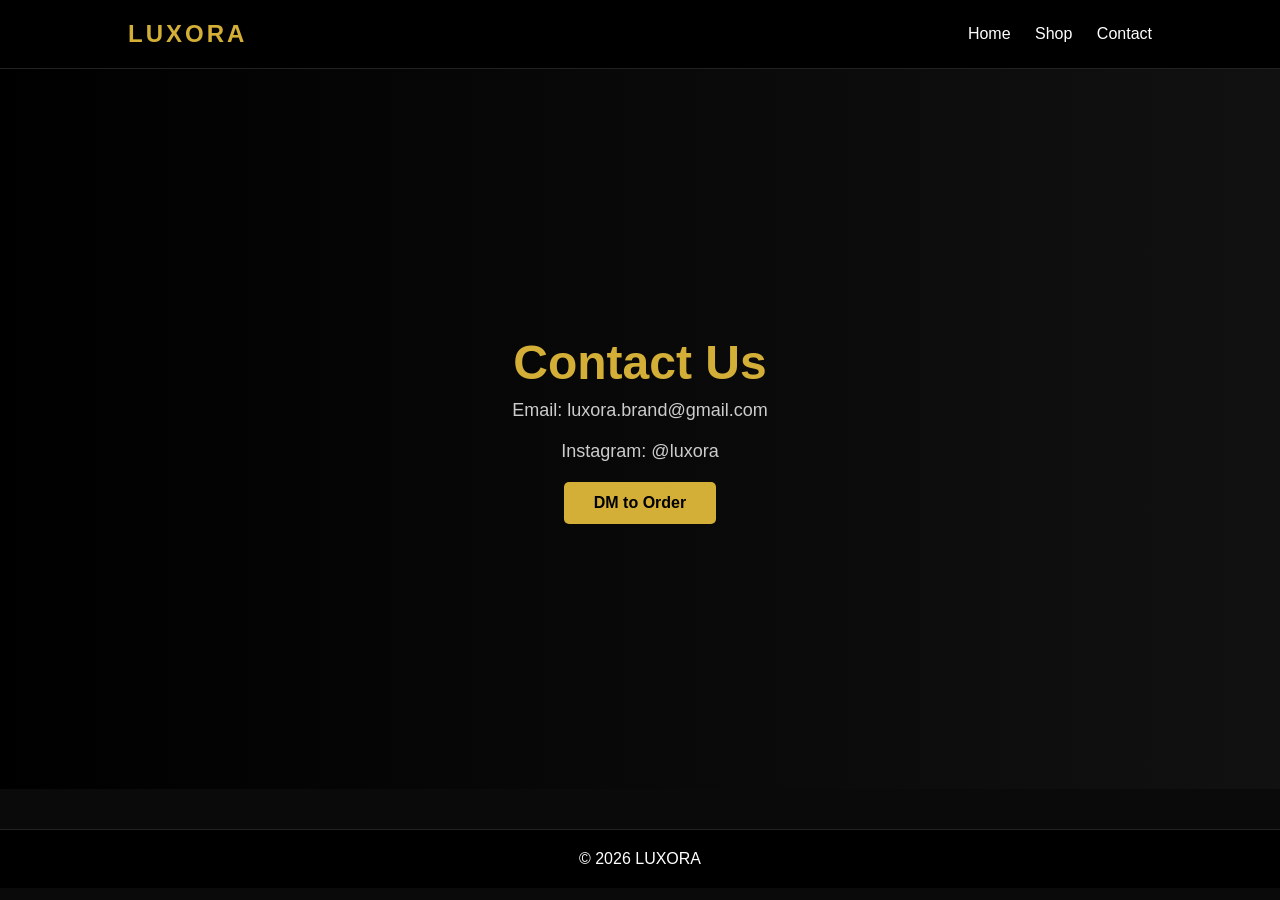
==== contact.html @ d831792c "Add contact.html with contact information" ====
<!DOCTYPE html>
<html>
<head>
<title>Contact | LUXORA</title>
<link rel="stylesheet" href="style.css">
</head>

<body>

<header>
<h1 class="logo">LUXORA</h1>

<nav>
<a href="index.html">Home</a>
<a href="shop.html">Shop</a>
<a href="contact.html">Contact</a>
</nav>
</header>

<section class="hero">

<h2>Contact Us</h2>

<p>Email: luxora.brand@gmail.com</p>
<p>Instagram: @luxora</p>

<a class="btn">DM to Order</a>

</section>

<footer>
<p>© 2026 LUXORA</p>
</footer>

</body>
</html>
---- style.css ----
*{
margin:0;
padding:0;
box-sizing:border-box;
font-family:Arial, sans-serif;
}

body{
background:#0a0a0a;
color:white;
}

/* Header */

header{
display:flex;
justify-content:space-between;
align-items:center;
padding:20px 10%;
background:#000;
border-bottom:1px solid #222;
}

.logo{
color:#d4af37;
font-size:24px;
letter-spacing:3px;
}

nav a{
color:white;
text-decoration:none;
margin-left:20px;
transition:0.3s;
}

nav a:hover{
color:#d4af37;
}

/* Hero Section */

.hero{
height:80vh;
display:flex;
flex-direction:column;
justify-content:center;
align-items:center;
text-align:center;
background:linear-gradient(to right,#000,#111);
}

.hero h2{
font-size:48px;
color:#d4af37;
margin-bottom:10px;
}

.hero p{
font-size:18px;
margin-bottom:20px;
color:#ccc;
}

.btn{
padding:12px 30px;
background:#d4af37;
color:black;
text-decoration:none;
font-weight:bold;
border-radius:5px;
transition:0.3s;
}

.btn:hover{
background:white;
}

/* Footer */

footer{
text-align:center;
padding:20px;
background:#000;
border-top:1px solid #222;
margin-top:40px;
}
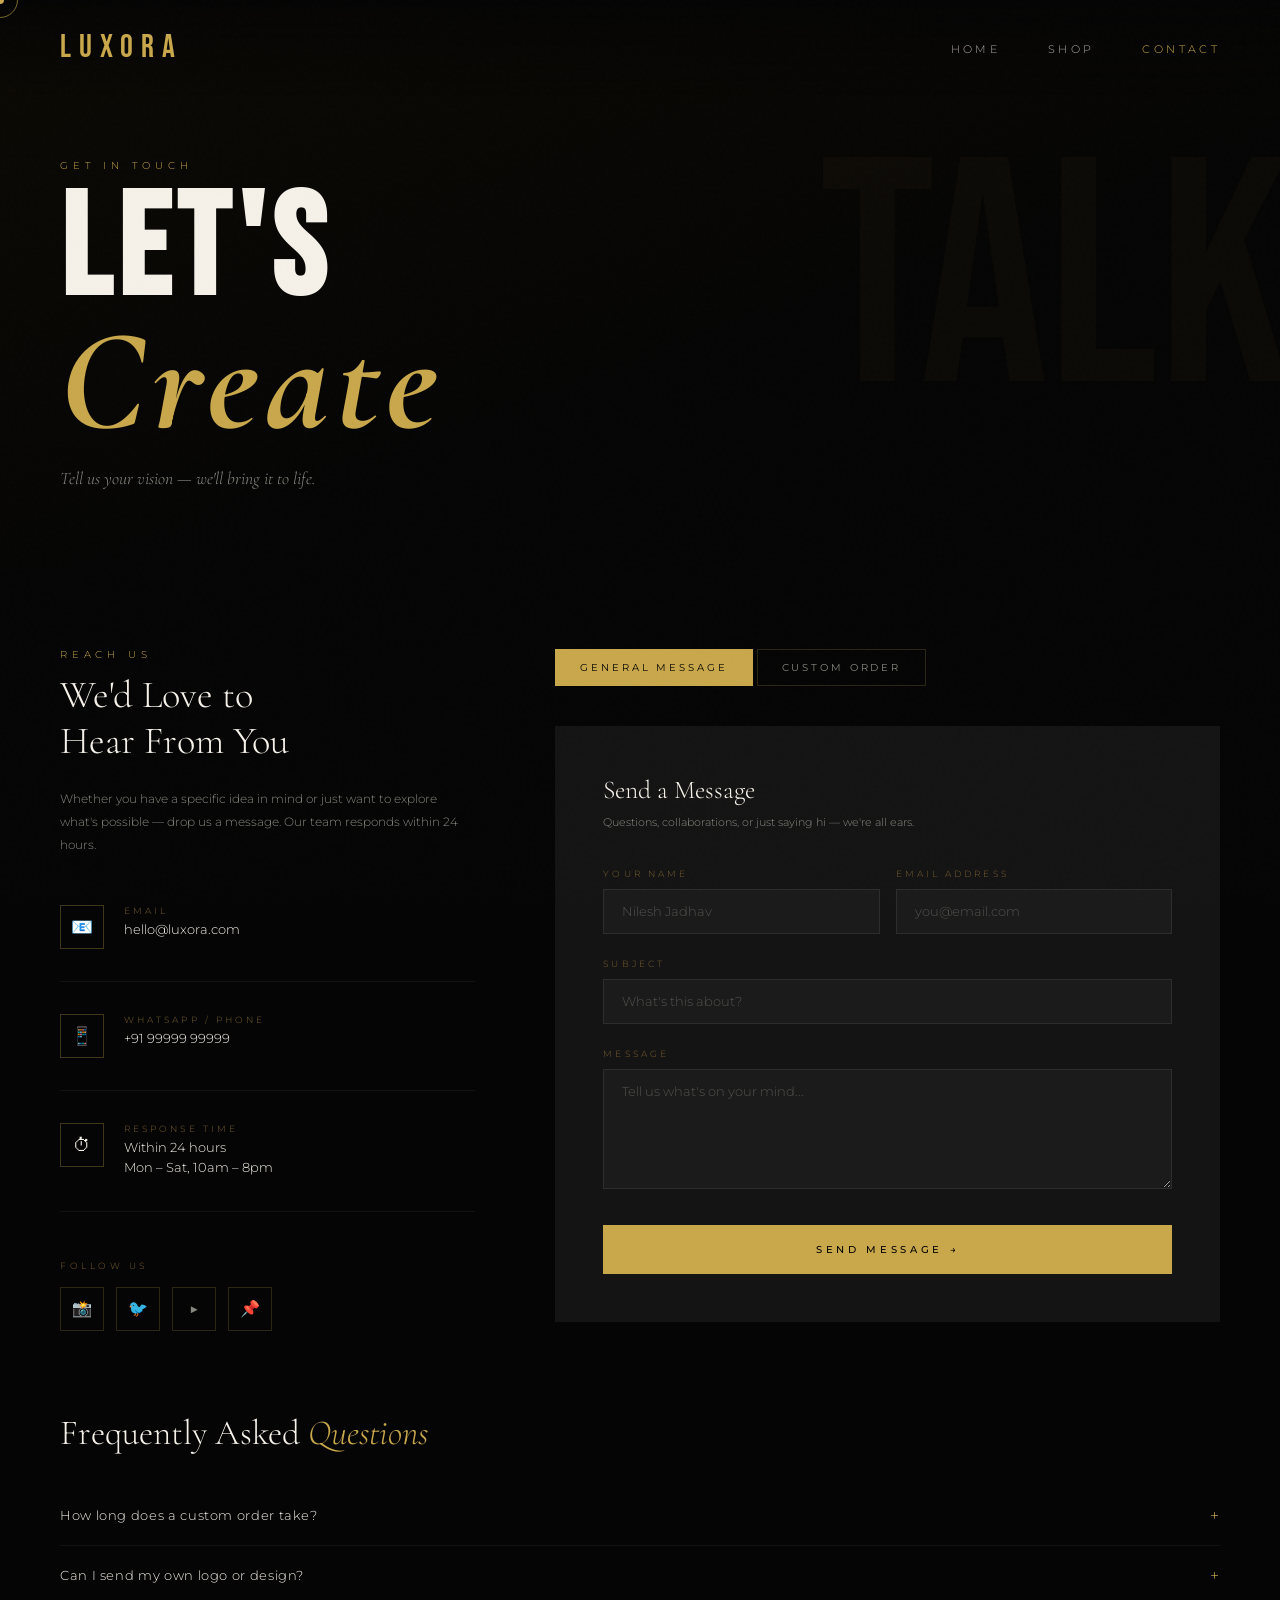
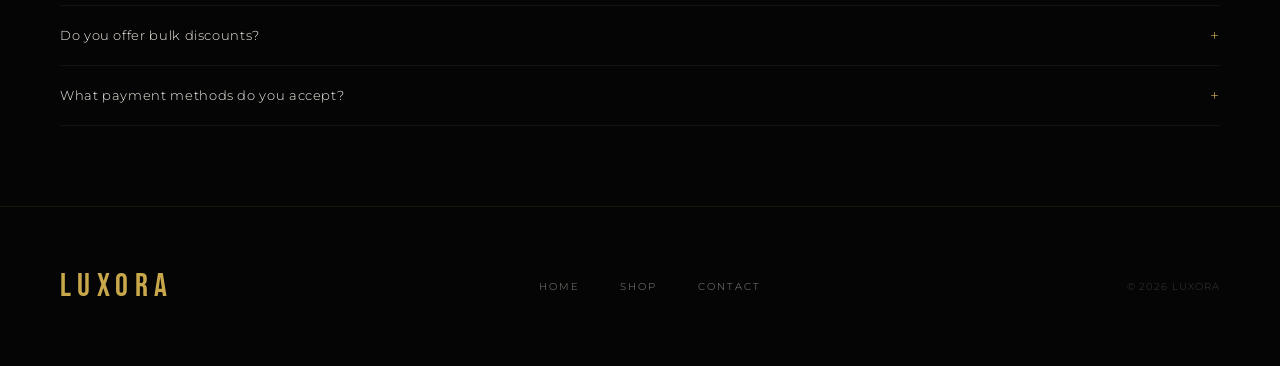
==== commit 2f3a60ed: "Contact.html" ====
--- a/contact.html
+++ b/contact.html
@@ -1,36 +1,391 @@
 <!DOCTYPE html>
-<html>
+<html lang="en">
 <head>
-<title>Contact | LUXORA</title>
-<link rel="stylesheet" href="style.css">
+  <meta charset="UTF-8"/>
+  <meta name="viewport" content="width=device-width, initial-scale=1.0"/>
+  <title>LUXORA | Contact</title>
+  <link href="https://fonts.googleapis.com/css2?family=Cormorant+Garamond:ital,wght@0,300;0,400;0,600;1,300;1,400&family=Bebas+Neue&family=Montserrat:wght@200;300;400;500&display=swap" rel="stylesheet"/>
+  <style>
+    :root {
+      --gold: #c9a84c;
+      --gold-light: #e8c97a;
+      --gold-dim: #7a6030;
+      --black: #050505;
+      --dark: #0d0d0d;
+      --dark2: #141414;
+      --white: #f5f0e8;
+      --gray: #888880;
+    }
+    *, *::before, *::after { margin:0; padding:0; box-sizing:border-box; }
+    html { scroll-behavior:smooth; }
+    body { background:var(--black); color:var(--white); font-family:'Montserrat',sans-serif; font-weight:300; overflow-x:hidden; cursor:none; }
+
+    .cursor { position:fixed; width:8px; height:8px; background:var(--gold); border-radius:50%; pointer-events:none; z-index:9999; transform:translate(-50%,-50%); }
+    .cursor-ring { position:fixed; width:36px; height:36px; border:1px solid var(--gold); border-radius:50%; pointer-events:none; z-index:9998; transform:translate(-50%,-50%); transition:all 0.15s ease; opacity:0.6; }
+    body::before { content:''; position:fixed; inset:0; background-image:url("data:image/svg+xml,%3Csvg viewBox='0 0 256 256' xmlns='http://www.w3.org/2000/svg'%3E%3Cfilter id='noise'%3E%3CfeTurbulence type='fractalNoise' baseFrequency='0.9' numOctaves='4' stitchTiles='stitch'/%3E%3C/filter%3E%3Crect width='100%25' height='100%25' filter='url(%23noise)' opacity='0.04'/%3E%3C/svg%3E"); pointer-events:none; z-index:1000; opacity:0.35; }
+
+    nav { position:fixed; top:0; left:0; right:0; z-index:500; display:flex; justify-content:space-between; align-items:center; padding:28px 60px; background:linear-gradient(to bottom,rgba(5,5,5,0.95),transparent); }
+    .nav-logo { font-family:'Bebas Neue',sans-serif; font-size:2rem; letter-spacing:0.25em; color:var(--gold); text-decoration:none; }
+    .nav-links { display:flex; gap:48px; list-style:none; }
+    .nav-links a { font-size:0.7rem; letter-spacing:0.3em; text-transform:uppercase; color:var(--white); text-decoration:none; opacity:0.7; transition:opacity 0.3s,color 0.3s; }
+    .nav-links a:hover, .nav-links a.active { opacity:1; color:var(--gold); }
+
+    @keyframes fadeUp { from{opacity:0;transform:translateY(30px)} to{opacity:1;transform:translateY(0)} }
+
+    /* PAGE HERO */
+    .page-hero { padding:160px 60px 80px; background:linear-gradient(160deg,#0d0a04 0%,var(--black) 60%); position:relative; overflow:hidden; }
+    .page-hero::before { content:'TALK'; position:absolute; right:-10px; top:50%; transform:translateY(-50%); font-family:'Bebas Neue',sans-serif; font-size:20rem; color:rgba(201,168,76,0.03); line-height:1; pointer-events:none; }
+    .page-hero-label { font-size:0.6rem; letter-spacing:0.5em; text-transform:uppercase; color:var(--gold); margin-bottom:16px; display:block; opacity:0; animation:fadeUp 0.8s ease forwards 0.2s; }
+    .page-hero-title { font-family:'Bebas Neue',sans-serif; font-size:clamp(4rem,12vw,9rem); letter-spacing:0.05em; line-height:0.9; opacity:0; animation:fadeUp 0.8s ease forwards 0.4s; }
+    .page-hero-title em { font-family:'Cormorant Garamond',serif; font-style:italic; color:var(--gold); }
+    .page-hero-sub { font-family:'Cormorant Garamond',serif; font-style:italic; color:var(--gray); font-size:1.1rem; margin-top:20px; opacity:0; animation:fadeUp 0.8s ease forwards 0.6s; }
+
+    /* MAIN GRID */
+    .contact-wrap { padding:80px 60px; display:grid; grid-template-columns:1fr 1.6fr; gap:80px; align-items:start; }
+
+    /* LEFT INFO */
+    .contact-info {}
+    .section-label { font-size:0.6rem; letter-spacing:0.5em; text-transform:uppercase; color:var(--gold); margin-bottom:12px; display:block; }
+    .info-title { font-family:'Cormorant Garamond',serif; font-size:clamp(1.8rem,3vw,2.8rem); font-weight:300; margin-bottom:24px; line-height:1.2; }
+    .info-text { font-size:0.75rem; color:var(--gray); line-height:1.9; margin-bottom:48px; }
+
+    .contact-item { display:flex; gap:20px; align-items:flex-start; margin-bottom:32px; padding-bottom:32px; border-bottom:1px solid rgba(255,255,255,0.05); }
+    .contact-item:last-of-type { border-bottom:none; }
+    .contact-icon { width:44px; height:44px; border:1px solid rgba(201,168,76,0.3); display:flex; align-items:center; justify-content:center; font-size:1.1rem; flex-shrink:0; }
+    .contact-item-label { font-size:0.55rem; letter-spacing:0.35em; text-transform:uppercase; color:var(--gold-dim); margin-bottom:4px; }
+    .contact-item-value { font-size:0.8rem; color:var(--white); line-height:1.6; }
+    .contact-item-value a { color:var(--white); text-decoration:none; transition:color 0.3s; }
+    .contact-item-value a:hover { color:var(--gold); }
+
+    /* SOCIAL */
+    .social-wrap { margin-top:48px; }
+    .social-label { font-size:0.55rem; letter-spacing:0.4em; text-transform:uppercase; color:var(--gold-dim); margin-bottom:16px; display:block; }
+    .social-links { display:flex; gap:12px; }
+    .social-btn { width:44px; height:44px; border:1px solid rgba(201,168,76,0.2); display:flex; align-items:center; justify-content:center; text-decoration:none; font-size:1rem; color:var(--gray); transition:all 0.3s; }
+    .social-btn:hover { border-color:var(--gold); color:var(--gold); background:rgba(201,168,76,0.05); }
+
+    /* RIGHT FORMS */
+    .forms-wrap {}
+
+    /* Tab switch */
+    .form-tabs { display:flex; gap:4px; margin-bottom:40px; }
+    .form-tab { font-family:'Montserrat',sans-serif; font-size:0.6rem; letter-spacing:0.3em; text-transform:uppercase; padding:12px 24px; border:1px solid rgba(201,168,76,0.2); background:transparent; color:var(--gray); cursor:pointer; transition:all 0.3s; }
+    .form-tab:hover { color:var(--white); border-color:var(--gold); }
+    .form-tab.active { background:var(--gold); color:var(--black); border-color:var(--gold); }
+
+    .form-panel { display:none; }
+    .form-panel.active { display:block; }
+
+    /* Form styles */
+    .luxury-form { background:var(--dark2); padding:48px; }
+    .form-title { font-family:'Cormorant Garamond',serif; font-size:1.6rem; font-weight:300; margin-bottom:8px; }
+    .form-subtitle { font-size:0.7rem; color:var(--gray); margin-bottom:36px; line-height:1.7; }
+
+    .form-group { margin-bottom:24px; }
+    .form-row { display:grid; grid-template-columns:1fr 1fr; gap:16px; }
+    .form-label { font-size:0.55rem; letter-spacing:0.35em; text-transform:uppercase; color:var(--gold-dim); display:block; margin-bottom:10px; }
+    .form-input, .form-select, .form-textarea {
+      width:100%; background:rgba(255,255,255,0.03); border:1px solid rgba(255,255,255,0.08);
+      color:var(--white); font-family:'Montserrat',sans-serif; font-size:0.8rem; font-weight:300;
+      padding:14px 18px; outline:none; transition:border-color 0.3s, background 0.3s;
+      -webkit-appearance:none;
+    }
+    .form-input:focus, .form-select:focus, .form-textarea:focus { border-color:var(--gold); background:rgba(201,168,76,0.03); }
+    .form-input::placeholder, .form-textarea::placeholder { color:rgba(136,136,128,0.5); }
+    .form-select { cursor:pointer; }
+    .form-select option { background:var(--dark2); color:var(--white); }
+    .form-textarea { resize:vertical; min-height:120px; }
+
+    .form-submit { width:100%; font-family:'Montserrat',sans-serif; font-size:0.65rem; font-weight:500; letter-spacing:0.35em; text-transform:uppercase; padding:18px; background:var(--gold); color:var(--black); border:none; cursor:pointer; transition:all 0.3s; margin-top:8px; position:relative; overflow:hidden; }
+    .form-submit::before { content:''; position:absolute; inset:0; background:var(--white); transform:translateX(-100%); transition:transform 0.4s; }
+    .form-submit:hover::before { transform:translateX(0); }
+    .form-submit span { position:relative; z-index:1; }
+
+    /* Success message */
+    .form-success { display:none; text-align:center; padding:60px 40px; }
+    .success-icon { font-size:3rem; margin-bottom:20px; }
+    .success-title { font-family:'Cormorant Garamond',serif; font-size:2rem; color:var(--gold); margin-bottom:12px; }
+    .success-text { font-size:0.75rem; color:var(--gray); line-height:1.8; }
+
+    /* FAQ strip */
+    .faq-strip { padding:0 60px 80px; }
+    .faq-title { font-family:'Cormorant Garamond',serif; font-size:clamp(1.5rem,3vw,2.2rem); font-weight:300; margin-bottom:32px; }
+    .faq-item { border-bottom:1px solid rgba(255,255,255,0.05); }
+    .faq-q { width:100%; background:none; border:none; color:var(--white); font-family:'Montserrat',sans-serif; font-size:0.8rem; font-weight:300; letter-spacing:0.05em; text-align:left; padding:20px 0; cursor:pointer; display:flex; justify-content:space-between; align-items:center; transition:color 0.3s; }
+    .faq-q:hover { color:var(--gold); }
+    .faq-arrow { font-size:1rem; color:var(--gold); transition:transform 0.3s; }
+    .faq-a { font-size:0.72rem; color:var(--gray); line-height:1.8; max-height:0; overflow:hidden; transition:max-height 0.4s ease, padding 0.3s; }
+    .faq-item.open .faq-a { max-height:200px; padding-bottom:20px; }
+    .faq-item.open .faq-arrow { transform:rotate(45deg); }
+
+    footer { background:var(--black); padding:60px; border-top:1px solid rgba(201,168,76,0.1); display:flex; justify-content:space-between; align-items:center; }
+    .footer-logo { font-family:'Bebas Neue',sans-serif; font-size:2rem; letter-spacing:0.2em; color:var(--gold); }
+    .footer-links-row { display:flex; gap:40px; }
+    .footer-links-row a { font-size:0.65rem; letter-spacing:0.2em; text-transform:uppercase; color:var(--gray); text-decoration:none; transition:color 0.3s; }
+    .footer-links-row a:hover { color:var(--gold); }
+    .footer-copy { font-size:0.6rem; color:rgba(136,136,128,0.4); letter-spacing:0.1em; }
+
+    .reveal { opacity:0; transform:translateY(30px); transition:opacity 0.7s ease, transform 0.7s ease; }
+    .reveal.visible { opacity:1; transform:translateY(0); }
+
+    @media(max-width:768px){
+      nav{padding:24px;}
+      .nav-links{gap:20px;}
+      .page-hero{padding:120px 24px 60px;}
+      .contact-wrap{grid-template-columns:1fr; gap:40px; padding:60px 24px;}
+      .faq-strip{padding:0 24px 60px;}
+      .luxury-form{padding:32px 24px;}
+      .form-row{grid-template-columns:1fr;}
+      footer{flex-direction:column; gap:20px; padding:40px 24px; text-align:center;}
+      .footer-links-row{flex-wrap:wrap; justify-content:center;}
+    }
+  </style>
 </head>
-
 <body>
 
-<header>
-<h1 class="logo">LUXORA</h1>
+<div class="cursor" id="cursor"></div>
+<div class="cursor-ring" id="cursorRing"></div>
 
 <nav>
-<a href="index.html">Home</a>
-<a href="shop.html">Shop</a>
-<a href="contact.html">Contact</a>
+  <a href="index.html" class="nav-logo">LUXORA</a>
+  <ul class="nav-links">
+    <li><a href="index.html">Home</a></li>
+    <li><a href="shop.html">Shop</a></li>
+    <li><a href="contact.html" class="active">Contact</a></li>
+  </ul>
 </nav>
-</header>
-
-<section class="hero">
-
-<h2>Contact Us</h2>
-
-<p>Email: luxora.brand@gmail.com</p>
-<p>Instagram: @luxora</p>
-
-<a class="btn">DM to Order</a>
-
-</section>
+
+<!-- PAGE HERO -->
+<div class="page-hero">
+  <span class="page-hero-label">Get In Touch</span>
+  <h1 class="page-hero-title">LET'S<br><em>Create</em></h1>
+  <p class="page-hero-sub">Tell us your vision — we'll bring it to life.</p>
+</div>
+
+<!-- MAIN CONTACT GRID -->
+<div class="contact-wrap">
+
+  <!-- LEFT -->
+  <div class="contact-info reveal">
+    <span class="section-label">Reach Us</span>
+    <h2 class="info-title">We'd Love to<br>Hear From You</h2>
+    <p class="info-text">Whether you have a specific idea in mind or just want to explore what's possible — drop us a message. Our team responds within 24 hours.</p>
+
+    <div class="contact-item">
+      <div class="contact-icon">📧</div>
+      <div>
+        <div class="contact-item-label">Email</div>
+        <div class="contact-item-value"><a href="mailto:hello@luxora.com">hello@luxora.com</a></div>
+      </div>
+    </div>
+
+    <div class="contact-item">
+      <div class="contact-icon">📱</div>
+      <div>
+        <div class="contact-item-label">WhatsApp / Phone</div>
+        <div class="contact-item-value"><a href="https://wa.me/919999999999">+91 99999 99999</a></div>
+      </div>
+    </div>
+
+    <div class="contact-item">
+      <div class="contact-icon">⏱</div>
+      <div>
+        <div class="contact-item-label">Response Time</div>
+        <div class="contact-item-value">Within 24 hours<br>Mon – Sat, 10am – 8pm</div>
+      </div>
+    </div>
+
+    <div class="social-wrap">
+      <span class="social-label">Follow Us</span>
+      <div class="social-links">
+        <a href="#" class="social-btn" title="Instagram">📸</a>
+        <a href="#" class="social-btn" title="Twitter/X">🐦</a>
+        <a href="#" class="social-btn" title="YouTube">▶️</a>
+        <a href="#" class="social-btn" title="Pinterest">📌</a>
+      </div>
+    </div>
+  </div>
+
+  <!-- RIGHT FORMS -->
+  <div class="forms-wrap reveal">
+    <div class="form-tabs">
+      <button class="form-tab active" onclick="switchTab('general',this)">General Message</button>
+      <button class="form-tab" onclick="switchTab('custom',this)">Custom Order</button>
+    </div>
+
+    <!-- GENERAL CONTACT FORM -->
+    <div class="form-panel active" id="tab-general">
+      <div class="luxury-form" id="general-form">
+        <h3 class="form-title">Send a Message</h3>
+        <p class="form-subtitle">Questions, collaborations, or just saying hi — we're all ears.</p>
+        <div class="form-row">
+          <div class="form-group">
+            <label class="form-label">Your Name</label>
+            <input type="text" class="form-input" placeholder="Nilesh Jadhav"/>
+          </div>
+          <div class="form-group">
+            <label class="form-label">Email Address</label>
+            <input type="email" class="form-input" placeholder="you@email.com"/>
+          </div>
+        </div>
+        <div class="form-group">
+          <label class="form-label">Subject</label>
+          <input type="text" class="form-input" placeholder="What's this about?"/>
+        </div>
+        <div class="form-group">
+          <label class="form-label">Message</label>
+          <textarea class="form-textarea" placeholder="Tell us what's on your mind..."></textarea>
+        </div>
+        <button class="form-submit" onclick="submitForm('general-form','general-success')"><span>Send Message →</span></button>
+      </div>
+      <div class="form-success" id="general-success">
+        <div class="success-icon">✉️</div>
+        <div class="success-title">Message Sent!</div>
+        <div class="success-text">Thank you for reaching out. We'll get back to you within 24 hours.</div>
+      </div>
+    </div>
+
+    <!-- CUSTOM ORDER FORM -->
+    <div class="form-panel" id="tab-custom">
+      <div class="luxury-form" id="custom-form">
+        <h3 class="form-title">Custom Order Request</h3>
+        <p class="form-subtitle">Tell us everything about your dream product and we'll make it real.</p>
+        <div class="form-row">
+          <div class="form-group">
+            <label class="form-label">Your Name</label>
+            <input type="text" class="form-input" placeholder="Full name"/>
+          </div>
+          <div class="form-group">
+            <label class="form-label">Phone / WhatsApp</label>
+            <input type="tel" class="form-input" placeholder="+91 XXXXX XXXXX"/>
+          </div>
+        </div>
+        <div class="form-group">
+          <label class="form-label">Email Address</label>
+          <input type="email" class="form-input" placeholder="you@email.com"/>
+        </div>
+        <div class="form-row">
+          <div class="form-group">
+            <label class="form-label">Product Type</label>
+            <select class="form-select form-input">
+              <option value="" disabled selected>Select product</option>
+              <option>Custom Bottle</option>
+              <option>Gold Finish Flask</option>
+              <option>Matte Black Bottle</option>
+              <option>Graphic Tee</option>
+              <option>Statement Jacket</option>
+              <option>Custom Cap</option>
+              <option>Other / Multiple</option>
+            </select>
+          </div>
+          <div class="form-group">
+            <label class="form-label">Quantity</label>
+            <select class="form-select form-input">
+              <option value="" disabled selected>How many?</option>
+              <option>1 – 5 pieces</option>
+              <option>6 – 20 pieces</option>
+              <option>21 – 50 pieces</option>
+              <option>50+ pieces (bulk)</option>
+            </select>
+          </div>
+        </div>
+        <div class="form-group">
+          <label class="form-label">Your Budget Range</label>
+          <select class="form-select form-input">
+            <option value="" disabled selected>Select budget</option>
+            <option>Under ₹1,000</option>
+            <option>₹1,000 – ₹5,000</option>
+            <option>₹5,000 – ₹20,000</option>
+            <option>₹20,000+</option>
+          </select>
+        </div>
+        <div class="form-group">
+          <label class="form-label">Describe Your Design / Vision</label>
+          <textarea class="form-textarea" style="min-height:140px;" placeholder="Describe colors, logo, text, style, occasion — anything helps!"></textarea>
+        </div>
+        <button class="form-submit" onclick="submitForm('custom-form','custom-success')"><span>Submit Custom Order →</span></button>
+      </div>
+      <div class="form-success" id="custom-success">
+        <div class="success-icon">🎨</div>
+        <div class="success-title">Order Received!</div>
+        <div class="success-text">Your custom order request is in! Our team will review your details and contact you within 24 hours with a quote.</div>
+      </div>
+    </div>
+  </div>
+</div>
+
+<!-- FAQ -->
+<div class="faq-strip reveal">
+  <h3 class="faq-title">Frequently Asked <em style="font-family:'Cormorant Garamond',serif;font-style:italic;color:var(--gold)">Questions</em></h3>
+
+  <div class="faq-item">
+    <button class="faq-q" onclick="toggleFaq(this)">
+      How long does a custom order take? <span class="faq-arrow">+</span>
+    </button>
+    <div class="faq-a">Most orders are completed within 5–10 business days depending on complexity and quantity. Bulk orders may take 2–3 weeks. We'll give you an exact timeline when you order.</div>
+  </div>
+  <div class="faq-item">
+    <button class="faq-q" onclick="toggleFaq(this)">
+      Can I send my own logo or design? <span class="faq-arrow">+</span>
+    </button>
+    <div class="faq-a">Absolutely! You can send your logo, artwork, or idea via WhatsApp or email after placing your order. We accept PNG, JPG, PDF, and AI files.</div>
+  </div>
+  <div class="faq-item">
+    <button class="faq-q" onclick="toggleFaq(this)">
+      Do you offer bulk discounts? <span class="faq-arrow">+</span>
+    </button>
+    <div class="faq-a">Yes! Orders of 10+ pieces get special pricing. For bulk orders (50+), contact us directly for the best rates. Great for events, gifts, and businesses.</div>
+  </div>
+  <div class="faq-item">
+    <button class="faq-q" onclick="toggleFaq(this)">
+      What payment methods do you accept? <span class="faq-arrow">+</span>
+    </button>
+    <div class="faq-a">We accept UPI, bank transfer, and cash on delivery for local orders. Payment details are shared after order confirmation.</div>
+  </div>
+</div>
 
 <footer>
-<p>© 2026 LUXORA</p>
+  <div class="footer-logo">LUXORA</div>
+  <div class="footer-links-row">
+    <a href="index.html">Home</a>
+    <a href="shop.html">Shop</a>
+    <a href="contact.html">Contact</a>
+  </div>
+  <span class="footer-copy">© 2026 LUXORA</span>
 </footer>
 
+<script>
+  // Cursor
+  const cursor=document.getElementById('cursor'),ring=document.getElementById('cursorRing');
+  let mx=0,my=0,rx=0,ry=0;
+  document.addEventListener('mousemove',e=>{mx=e.clientX;my=e.clientY;});
+  (function animCursor(){cursor.style.left=mx+'px';cursor.style.top=my+'px';rx+=(mx-rx)*0.12;ry+=(my-ry)*0.12;ring.style.left=rx+'px';ring.style.top=ry+'px';requestAnimationFrame(animCursor);})();
+
+  // Tab switch
+  function switchTab(tab, btn){
+    document.querySelectorAll('.form-tab').forEach(b=>b.classList.remove('active'));
+    document.querySelectorAll('.form-panel').forEach(p=>p.classList.remove('active'));
+    btn.classList.add('active');
+    document.getElementById('tab-'+tab).classList.add('active');
+  }
+
+  // Submit
+  function submitForm(formId, successId){
+    document.getElementById(formId).style.display='none';
+    document.getElementById(successId).style.display='block';
+  }
+
+  // FAQ
+  function toggleFaq(btn){
+    const item=btn.parentElement;
+    const isOpen=item.classList.contains('open');
+    document.querySelectorAll('.faq-item').forEach(i=>i.classList.remove('open'));
+    if(!isOpen) item.classList.add('open');
+  }
+
+  // Reveal
+  const obs=new IntersectionObserver((entries)=>{entries.forEach((e,i)=>{if(e.isIntersecting){setTimeout(()=>e.target.classList.add('visible'),i*80);obs.unobserve(e.target);}});},{threshold:0.1});
+  document.querySelectorAll('.reveal').forEach(r=>obs.observe(r));
+</script>
 </body>
 </html>
